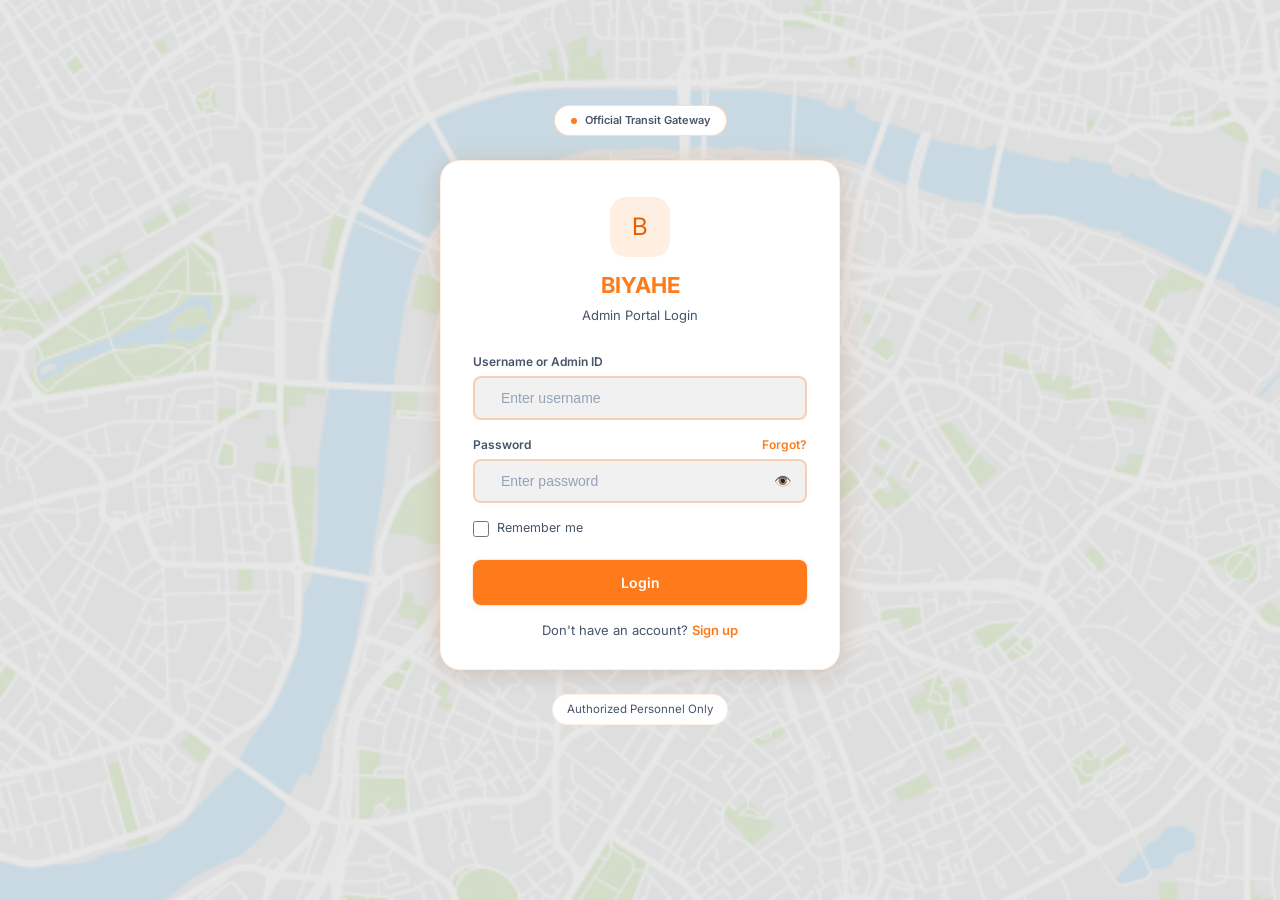
==== index.html @ bdf72162 "First Commit for Deployment" ====
<!DOCTYPE html>
<html lang="en">
<head>
  <meta charset="UTF-8" />
  <meta name="viewport" content="width=device-width, initial-scale=1.0" />
  <title>BIYAHE — Login</title>
  <link rel="preconnect" href="https://fonts.googleapis.com" />
  <link href="https://fonts.googleapis.com/css2?family=Sora:wght@600;700;800&family=Inter:wght@400;500;600;700&display=swap" rel="stylesheet" />
  <link rel="stylesheet" href="base.css"/>
  <link rel="stylesheet" href="auth.css"/>
</head>
<body>
<div class="center-shell">
  <div class="pill"><span class="dot"></span> Official Transit Gateway</div>

  <div class="login-card">
    <div class="login-head">
      <div class="login-mark"><p>B</p></div>
      <div class="login-title">BIYAHE</div>
      <p class="sub">Admin Portal Login</p>
    </div>

    <form class="login-form" id="loginForm" onsubmit="return handleLogin(event)">
      <div id="errorMsg" class="error-msg">⚠️ Invalid username or password. Please try again.</div>
      <div id="successMsg" class="success-msg"> Login successful! Redirecting...</div>

      <div class="field">
        <label for="username">Username or Admin ID</label>
        <div class="input-wrap">
          <span class="icon"></span>
          <input type="text" id="username" name="username" placeholder="Enter username" autocomplete="username" required />
        </div>
      </div>

      <div class="field">
        <label for="password">Password <a class="link" href="forgot-password.html">Forgot?</a></label>
        <div class="input-wrap">
          <span class="icon"></span>
          <input type="password" id="password" name="password" placeholder="Enter password" autocomplete="current-password" required />
          <button type="button" class="pw-toggle" onclick="togglePassword('password', this)">👁️</button>
        </div>
      </div>

      <div class="login-row-between">
        <label class="remember"><input type="checkbox" id="remember" />Remember me</label>
      </div>

      <button type="submit" class="btn-primary" id="loginBtn">
        <span>Login</span>
        <div class="loading-spinner"></div>
      </button>
    </form>

    <p class="form-foot">Don't have an account? <a href="signup.html">Sign up</a></p>
  </div>

  <div class="trust-strip">
    <span class="trust-line"> Authorized Personnel Only</span>
  </div>
</div>

<script src="api-config.js"></script>
<script>

(function() {
  const savedTheme = localStorage.getItem('biyahe-theme') || 'light';
  document.documentElement.setAttribute('data-theme', savedTheme);
})();

function togglePassword(fieldId, btn) {
  const input = document.getElementById(fieldId);
  const isHidden = input.type === 'password';
  input.type = isHidden ? 'text' : 'password';
  btn.textContent = isHidden ? '🙈' : '👁️';
}

function handleLogin(event) {
  event.preventDefault();

  const username = document.getElementById('username').value.trim();
  const password = document.getElementById('password').value;
  const errorMsg = document.getElementById('errorMsg');
  const successMsg = document.getElementById('successMsg');
  const form = document.getElementById('loginForm');
  const btn = document.getElementById('loginBtn');

  errorMsg.classList.remove('show');
  successMsg.classList.remove('show');

  form.classList.add('submitting');
  btn.disabled = true;

  fetch(`${API_BASE}/api/admin/login`, {
    method: 'POST',
    credentials: 'include', // sends/receives the PHP session cookie
    headers: { 'Content-Type': 'application/json' },
    body: JSON.stringify({ username, password })
  })
    .then(res => res.json())
    .then(result => {
      if (result.success) {
        successMsg.classList.add('show');

        if (document.getElementById('remember').checked) {
          localStorage.setItem('biyahe_user', username); // remembers username only, never the password
        } else {
          localStorage.removeItem('biyahe_user');
        }

        setTimeout(() => {
          window.location.href = 'dashboard.html';
        }, 1200);
      } else {
        errorMsg.textContent = '⚠️ ' + (result.message || 'Invalid username or password.');
        errorMsg.classList.add('show');
        form.classList.remove('submitting');
        btn.disabled = false;
      }
    })
    .catch(() => {
      errorMsg.textContent = '⚠️ Something went wrong. Please try again.';
      errorMsg.classList.add('show');
      form.classList.remove('submitting');
      btn.disabled = false;
    });

  return false;
}

document.addEventListener('DOMContentLoaded', function() {
  const remembered = localStorage.getItem('biyahe_user');
  if (remembered) {
    document.getElementById('username').value = remembered;
    document.getElementById('remember').checked = true;
  }
});
</script>

</body>
</html>
---- base.css ----
/* ============================================================
   BIYAHE — Shared Base Styles (Light / Dark Mode Support)
   Design tokens, resets, typography, buttons, animations, toast,
   and generic panel/tag-pill building blocks.
   Load this file FIRST on every page.
   ============================================================ */

/* ---------- DEFAULT (LIGHT THEME) ---------- */
:root {
  /* Main Canvas & Panel Surfaces */
  --bg-body: #f1f1f1;        /* Fallback off-white body canvas */
  --bg-body-overlay: rgba(221, 221, 221, 0.692); /* Light mode dark orange overlay */
  --bg-body-img: url('assets/light-bg.jpg'); /* SET LIGHT MODE IMAGE PATH HERE */

  --bg-panel: #ffffff;       /* Pure white card panel surface */
  --bg-card: #ffffff;
  --bg-soft: #fff7ed;        /* Soft orange-tinted hover container */
  --bg-hover: #ffedd5;       /* Hover highlight */

  /* Retained Biyahe Signature Warm Orange Accents */
  --brown-100: rgba(255, 122, 26, 0.12); /* Subtle orange border & pill fill */
  --brown-200: rgba(255, 122, 26, 0.28);
  --brown-300: #c4671f;
  --brown-400: #e8791f;
  --brown-500: #ff7a1a;      /* Primary Accent Orange */
  --brown-600: #e35f00;      /* Hover Accent Orange */
  --brown-700: #ff7a1a;

  /* Typography */
  --text-primary: #0f172a;   /* Slate 900 */
  --text-secondary: #475569; /* Slate 600 */
  --text-muted: #64748b;     /* Slate 500 */
  --text-light: #94a3b8;     /* Slate 400 */

  --white: #ffffff;

  /* Retained Original Shadow Definitions & Radii */
  --shadow-sm: 0 2px 10px rgba(0, 0, 0, 0.05), 0 0 0 1px rgba(255, 122, 26, 0.1);
  --shadow-md: 0 6px 22px rgba(0, 0, 0, 0.08), 0 0 26px rgba(255, 122, 26, 0.12);
  --radius-lg: 20px;
  --radius-md: 12px;
  --radius-sm: 8px;

  --font-display: "Sora", "Segoe UI", sans-serif;
  --font-body: "Inter", "Segoe UI", sans-serif;
}

/* ---------- ORIGINAL DARK THEME RESTORED ---------- */
[data-theme="dark"] {
  --bg-body: #1a1a1a;
  --bg-body-overlay: rgba(0, 0, 0, 0.849); /* Dark mode deep burnt-orange overlay */
  --bg-body-img: url('assets/light-bg.jpg'); /* SET DARK MODE IMAGE PATH HERE */

  --bg-panel: #151513;
  --bg-card: #17140f;
  --bg-soft: #1d1a15;
  --bg-hover: #262019;

  --brown-100: rgba(255, 122, 26, 0.14);
  --brown-200: rgba(255, 122, 26, 0.32);
  --brown-300: #c4671f;
  --brown-400: #e8791f;
  --brown-500: #ff7a1a;
  --brown-600: #e35f00;
  --brown-700: #ff9a4d;

  --text-primary: #f5ede4;
  --text-secondary: #c9b8a8;
  --text-muted: #8f7d6e;
  --text-light: #5c5148;

  --white: #ffffff;

  --shadow-sm: 0 2px 10px rgba(0, 0, 0, 0.45), 0 0 0 1px rgba(255, 122, 26, 0.04);
  --shadow-md: 0 6px 22px rgba(0, 0, 0, 0.6), 0 0 26px rgba(255, 122, 26, 0.08);
}

* {
  box-sizing: border-box;
  margin: 0;
  padding: 0;
}

html,
body {
  min-height: 100%;
  scroll-behavior: smooth;
}

body {
  font-family: var(--font-body);
  color: var(--text-primary);
  background-color: var(--bg-body);
  
  /* Dual-Theme Background Image with Dark Orange Overlay */
  background-image: linear-gradient(var(--bg-body-overlay), var(--bg-body-overlay)), var(--bg-body-img);
  background-repeat: no-repeat;
  background-position: center center;
  background-attachment: fixed;
  background-size: cover;

  line-height: 1.5;
  transition: background-color 0.3s ease, background-image 0.3s ease, color 0.3s ease;
}

h1, h2, h3, h4 {
  font-family: var(--font-display);
  font-weight: 600;
  color: var(--text-primary);
  letter-spacing: -0.01em;
  transition: color 0.3s ease;
}

a {
  color: inherit;
  text-decoration: none;
}

button {
  font-family: inherit;
  cursor: pointer;
  border: none;
  background: none;
}

/* ---------- Animations ---------- */
@keyframes fadeIn {
  from { opacity: 0; transform: translateY(10px); }
  to { opacity: 1; transform: translateY(0); }
}

@keyframes pulse {
  0%, 100% { opacity: 1; }
  50% { opacity: 0.5; }
}

.fade-in {
  animation: fadeIn 0.4s ease forwards;
}

.delay-1 { animation-delay: 0.1s; opacity: 0; }
.delay-2 { animation-delay: 0.2s; opacity: 0; }
.delay-3 { animation-delay: 0.3s; opacity: 0; }
.delay-4 { animation-delay: 0.4s; opacity: 0; }

/* ---------- Toast Notification ---------- */
.toast-container {
  position: fixed;
  bottom: 30px;
  right: 30px;
  z-index: 99999;
  display: flex;
  flex-direction: column;
  gap: 10px;
}

.toast-item {
  background: var(--bg-panel);
  color: var(--text-primary);
  padding: 14px 24px;
  border-radius: var(--radius-sm);
  border-left: 4px solid var(--brown-500);
  box-shadow: var(--shadow-md);
  font-weight: 500;
  font-size: 14px;
  animation: slideInRight 0.4s ease forwards;
  min-width: 250px;
  border: 1px solid var(--brown-200);
  transition: background 0.3s ease, color 0.3s ease;
}

@keyframes slideInRight {
  from { opacity: 0; transform: translateX(100px); }
  to { opacity: 1; transform: translateX(0); }
}

/* ---------- Wayfind Navigation (public pages) ---------- */
.wayfind {
  display: flex;
  gap: 24px;
  padding: 20px 32px 0;
}

.wayfind a {
  font-size: 13px;
  font-weight: 600;
  color: var(--text-muted);
  padding-bottom: 10px;
  border-bottom: 2px solid transparent;
  transition: color 0.2s, border-color 0.2s;
}

.wayfind a:hover {
  color: var(--text-secondary);
}

.wayfind a.is-active {
  color: var(--brown-600);
  border-bottom-color: var(--brown-500);
}

/* ---------- Generic Buttons ---------- */
.btn-primary {
  width: 100%;
  padding: 14px 20px;
  border-radius: var(--radius-sm);
  background: var(--brown-500);
  color: var(--white);
  font-weight: 600;
  font-size: 14px;
  transition: background 0.2s, transform 0.15s, box-shadow 0.2s;
  box-shadow: var(--shadow-sm);
  cursor: pointer;
}

.btn-primary:hover {
  background: var(--brown-600);
  transform: translateY(-2px);
  box-shadow: var(--shadow-md);
}

.btn-primary:active {
  transform: scale(0.97);
}

.btn-solid-sm {
  padding: 10px 20px;
  border-radius: var(--radius-sm);
  border: none;
  background: var(--brown-500);
  color: var(--white);
  font-size: 13px;
  font-weight: 600;
  white-space: nowrap;
  transition: background 0.2s, transform 0.15s, box-shadow 0.2s;
  cursor: pointer;
  box-shadow: var(--shadow-sm);
}

.btn-solid-sm:hover {
  background: var(--brown-600);
  transform: translateY(-2px);
  box-shadow: var(--shadow-md);
}

.btn-solid-sm:active {
  transform: scale(0.97);
}

/* ---------- Generic Panel & Tag Pill ---------- */
.panel {
  background: var(--bg-panel);
  border: 1px solid var(--brown-200);
  border-radius: var(--radius-lg);
  padding: 22px;
  box-shadow: var(--shadow-sm);
  transition: background 0.3s ease, border-color 0.3s ease, box-shadow 0.2s;
  display: flex;
  flex-direction: column;
  justify-content: space-between;
  height: 100%;
}

.panel:hover {
  box-shadow: var(--shadow-md);
}

.panel-head {
  display: flex;
  align-items: flex-start;
  justify-content: space-between;
  gap: 12px;
  margin-bottom: 16px;
  flex-wrap: wrap;
}

.panel-head h3 {
  font-size: 16px;
  font-weight: 600;
}

.panel-head .sub {
  font-size: 12px;
  color: var(--text-secondary);
  margin-top: 2px;
}

.tag-pill {
  font-size: 10px;
  font-weight: 600;
  padding: 4px 12px;
  border-radius: 999px;
  background: var(--brown-100);
  color: var(--brown-600);
  white-space: nowrap;
  transition: background 0.3s ease, color 0.3s ease;
}

/* ---------- Responsive ---------- */
@media (max-width: 600px) {
  .wayfind {
    padding: 14px 16px 0;
    gap: 16px;
  }
}

/* ---------- Global Motion Preference ---------- */
@media (prefers-reduced-motion: reduce) {
  * {
    animation-duration: 0.01ms !important;
    animation-iteration-count: 1 !important;
    transition-duration: 0.01ms !important;
  }
}
---- auth.css ----
html, body {
    height: 100%;
    overflow: hidden;
    margin: 0;
}

.center-shell {
    min-height: 100vh;
}

.input-wrap.has-toggle input {
    padding-right: 4px;
}

.pw-toggle {
    background: none;
    border: none;
    padding: 0 14px 0 6px;
    color: var(--text-muted);
    font-size: 14px;
    cursor: pointer;
    line-height: 1;
}

.pw-toggle:hover {
    color: var(--text-secondary);
}

.center-shell,
.recovery-shell {
  display: flex;
  flex-direction: column;
  align-items: center;
  justify-content: center;
  min-height: calc(100vh - 70px);
  padding: 32px 20px;
}

.pill {
  display: inline-flex;
  align-items: center;
  gap: 8px;
  padding: 6px 16px;
  border-radius: 999px;
  background: var(--bg-panel);
  border: 1px solid var(--brown-200);
  font-size: 11px;
  font-weight: 600;
  color: var(--text-secondary);
  margin-bottom: 24px;
}

.pill .dot {
  width: 6px;
  height: 6px;
  border-radius: 50%;
  background: var(--brown-500);
  animation: pulse 2s infinite;
}

.login-card,
.recovery-card,
.form-card {
  width: 100%;
  max-width: 400px;
  background: var(--bg-panel);
  border-radius: var(--radius-lg);
  padding: 36px 32px 28px;
  box-shadow: var(--shadow-md);
  border: 1px solid var(--brown-100);
}

.login-head {
  text-align: center;
  margin-bottom: 28px;
}

.login-mark {
  width: 60px;
  height: 60px;
  border-radius: 16px;
  background: var(--brown-100);
  display: grid;
  place-items: center;
  font-size: 24px;
  margin: 0 auto 12px;
}

.login-title {
  font-size: 22px;
  font-weight: 700;
  color: var(--brown-700);
}

.badge-ops {
  font-size: 10px;
  font-weight: 600;
  color: var(--brown-500);
  background: var(--brown-100);
  padding: 2px 8px;
  border-radius: 4px;
  margin-left: 6px;
}

.login-head .sub {
  font-size: 13px;
  color: var(--text-secondary);
  margin-top: 4px;
}

.field {
  margin-bottom: 16px;
}

.field label {
  display: flex;
  justify-content: space-between;
  font-size: 12px;
  font-weight: 600;
  color: var(--text-secondary);
  margin-bottom: 5px;
}

.field label .req,
.field label .link {
  color: var(--brown-500);
  font-weight: 600;
}

.field label .link:hover {
  text-decoration: underline;
}

.input-wrap {
  display: flex;
  align-items: center;
  background: var(--bg-body);
  border: 2px solid var(--brown-200);
  border-radius: var(--radius-sm);
  transition: border-color 0.2s, box-shadow 0.2s;
}

.input-wrap:focus-within {
  border-color: var(--brown-400);
  box-shadow: 0 0 0 4px rgba(139, 107, 79, 0.12);
}

.input-wrap .icon {
  padding: 0 10px 0 14px;
  color: var(--text-muted);
  font-size: 14px;
}

.input-wrap input {
  flex: 1;
  background: transparent;
  border: none;
  outline: none;
  color: var(--text-primary);
  font-size: 14px;
  padding: 12px 12px 12px 2px;
  min-width: 0;
}

.input-wrap input::placeholder {
  color: var(--text-light);
}

.login-row-between {
  display: flex;
  align-items: center;
  justify-content: space-between;
  margin: 16px 0 22px;
}

.remember {
  display: flex;
  align-items: center;
  gap: 8px;
  font-size: 12.5px;
  color: var(--text-secondary);
  cursor: pointer;
}

.remember input {
  accent-color: var(--brown-500);
  width: 16px;
  height: 16px;
  cursor: pointer;
}

.tfa {
  font-size: 12px;
  font-weight: 600;
  color: var(--brown-500);
}

.check-row {
  display: flex;
  align-items: flex-start;
  gap: 10px;
  margin: 16px 0 22px;
}

.check-row input[type="checkbox"] {
  margin-top: 2px;
  accent-color: var(--brown-500);
  width: 16px;
  height: 16px;
  cursor: pointer;
}

.check-row label {
  font-size: 12.5px;
  color: var(--text-secondary);
  cursor: pointer;
}

.check-row a {
  color: var(--brown-500);
  font-weight: 600;
}

.check-row a:hover {
  text-decoration: underline;
}

.divider-note {
  text-align: center;
  margin-top: 18px;
  padding-top: 16px;
  border-top: 1px solid var(--brown-100);
  font-size: 13px;
  color: var(--text-secondary);
}

.divider-note a {
  color: var(--brown-500);
  font-weight: 600;
}

.divider-note a:hover {
  text-decoration: underline;
}

.form-foot {
  text-align: center;
  margin-top: 16px;
  font-size: 13px;
  color: var(--text-secondary);
}

.form-foot a {
  color: var(--brown-500);
  font-weight: 600;
}

.form-foot a:hover {
  text-decoration: underline;
}

.trust-strip {
  margin-top: 24px;
  text-align: center;
}

.trust-line {
  display: inline-flex;
  align-items: center;
  gap: 6px;
  font-size: 11.5px;
  color: var(--text-secondary);
  background: var(--bg-panel);
  border: 1px solid var(--brown-100);
  padding: 6px 14px;
  border-radius: 999px;
}

.trust-sub {
  margin-top: 8px;
  font-size: 10.5px;
  color: var(--text-muted);
}

/* ---------- Split Layout (Signup) ---------- */
.split-shell {
  display: flex;
  gap: 0;
  padding: 20px 32px 40px;
  min-height: calc(100vh - 70px);
}

.split-media {
  flex: 1.1;
  border-radius: var(--radius-lg) 0 0 var(--radius-lg);
  overflow: hidden;
  background: var(--bg-soft);
  border: 1px solid var(--brown-100);
  border-right: none;
  position: relative;
}

.split-media svg {
  width: 100%;
  height: 100%;
  display: block;
}

.media-badge {
  position: absolute;
  top: 24px;
  left: 24px;
  background: rgba(255, 255, 255, 0.85);
  backdrop-filter: blur(4px);
  border: 1px solid var(--brown-100);
  border-radius: var(--radius-sm);
  padding: 12px 16px;
}

.media-badge .brand-name {
  font-size: 18px;
  margin: 0;
  color: var(--brown-700);
}

.media-badge .tagline {
  font-size: 11px;
  color: var(--text-secondary);
  margin: 0;
}

.media-quote {
  position: absolute;
  bottom: 24px;
  left: 24px;
  right: 24px;
  background: rgba(255, 255, 255, 0.85);
  backdrop-filter: blur(4px);
  border: 1px solid var(--brown-100);
  border-radius: var(--radius-sm);
  padding: 12px 16px;
  font-size: 13px;
  font-style: italic;
  color: var(--text-secondary);
}

.split-form {
  flex: 1;
  border: 1px solid var(--brown-100);
  border-radius: 0 var(--radius-lg) var(--radius-lg) 0;
  background: var(--bg-panel);
  display: flex;
  align-items: center;
  justify-content: center;
  padding: 40px;
}

.split-form .form-card {
  max-width: 380px;
  box-shadow: none;
  padding: 0;
  border: none;
}

/* ---------- Login Form States (spinner, error/success, shimmer) ----------
   NOTE: the shared stylesheet referenced @keyframes spin and @keyframes
   shake for these, but neither was ever defined — the spinner never spun
   and the error message never shook. Both are added below. */

.login-form .btn-primary {
  position: relative;
  overflow: hidden;
}

.login-form .btn-primary::after {
  content: '';
  position: absolute;
  inset: 0;
  background: linear-gradient(90deg, transparent, rgba(255,255,255,0.2), transparent);
  transform: translateX(-100%);
  transition: transform 0.6s;
}

.login-form .btn-primary:hover::after {
  transform: translateX(100%);
}

@keyframes spin {
  to { transform: rotate(360deg); }
}

.loading-spinner {
  display: none;
  width: 20px;
  height: 20px;
  border: 3px solid var(--brown-200);
  border-top-color: var(--brown-500);
  border-radius: 50%;
  animation: spin 0.8s linear infinite;
  margin: 0 auto;
}

.login-form.submitting .btn-primary span { display: none; }
.login-form.submitting .loading-spinner { display: block; }

@keyframes shake {
  10%, 90% { transform: translateX(-1px); }
  20%, 80% { transform: translateX(2px); }
  30%, 50%, 70% { transform: translateX(-4px); }
  40%, 60% { transform: translateX(4px); }
}

.login-form .error-msg {
  display: none;
  background: #fef0ed;
  color: #d32f2f;
  padding: 10px 14px;
  border-radius: var(--radius-sm);
  font-size: 13px;
  margin-bottom: 16px;
  border-left: 3px solid #d32f2f;
}

.login-form .error-msg.show { display: block; animation: shake 0.5s ease; }

.login-form .success-msg {
  display: none;
  background: #e8f5e9;
  color: #2e7d32;
  padding: 10px 14px;
  border-radius: var(--radius-sm);
  font-size: 13px;
  margin-bottom: 16px;
  border-left: 3px solid #2e7d32;
}

.login-form .success-msg.show { display: block; animation: fadeIn 0.4s ease; }

.demo-credentials {
  text-align: center;
  font-size: 12px;
  color: var(--text-muted);
  margin-top: 16px;
  padding: 12px;
  background: var(--bg-soft);
  border-radius: var(--radius-sm);
  border: 1px dashed var(--brown-200);
}

.demo-credentials strong { color: var(--brown-500); }

.login-mark {
  color: var(--brown-600);
}

/* ---------- Responsive ---------- */
@media (max-width: 860px) {
  .split-shell {
    flex-direction: column;
    padding: 16px;
  }

  .split-media,
  .split-form {
    border-radius: var(--radius-lg);
    border: 1px solid var(--brown-100);
  }

  .split-media {
    border-right: 1px solid var(--brown-100);
    min-height: 200px;
  }

  .split-form {
    border-radius: var(--radius-lg);
  }
}

@media (max-width: 600px) {
  .login-card,
  .form-card,
  .recovery-card {
    padding: 24px 18px;
  }
}
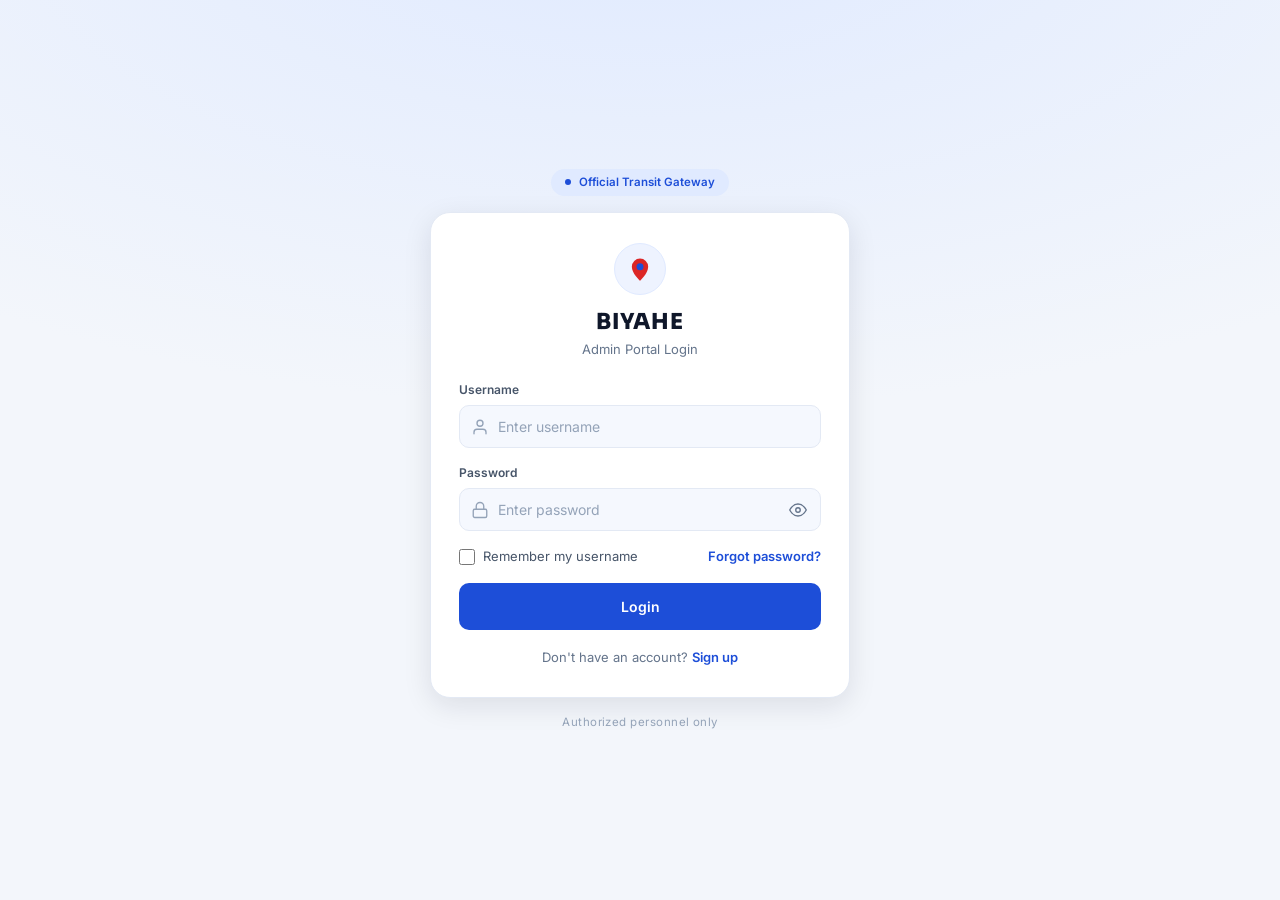
==== commit 54058d52: "Updated admin UI overhaul, added Ratings.html, Accounts.html, Forgot Password functionality now inte" ====
--- a/index.html
+++ b/index.html
@@ -3,138 +3,121 @@
 <head>
   <meta charset="UTF-8" />
   <meta name="viewport" content="width=device-width, initial-scale=1.0" />
-  <title>BIYAHE — Login</title>
+  <title>BIYAHE - Login</title>
   <link rel="preconnect" href="https://fonts.googleapis.com" />
   <link href="https://fonts.googleapis.com/css2?family=Sora:wght@600;700;800&family=Inter:wght@400;500;600;700&display=swap" rel="stylesheet" />
-  <link rel="stylesheet" href="base.css"/>
-  <link rel="stylesheet" href="auth.css"/>
+  <link rel="stylesheet" href="base.css" />
+  <link rel="stylesheet" href="auth.css" />
 </head>
 <body>
-<div class="center-shell">
-  <div class="pill"><span class="dot"></span> Official Transit Gateway</div>
-
-  <div class="login-card">
-    <div class="login-head">
-      <div class="login-mark"><p>B</p></div>
-      <div class="login-title">BIYAHE</div>
-      <p class="sub">Admin Portal Login</p>
+<div class="auth-shell"><div class="auth-wrap">
+  <div class="auth-pill"><span class="dot"></span>Official Transit Gateway</div>
+  <div class="auth-card">
+    <div class="auth-head">
+      <div class="auth-logo"><svg viewBox="0 0 24 24"><path d="M12 22s7-6.2 7-12a7 7 0 0 0-14 0c0 5.8 7 12 7 12z" fill="#dc2626"/><circle cx="12" cy="10" r="3" fill="#1d4ed8"/></svg></div>
+      <div class="auth-title">BIYAHE</div>
+      <p class="auth-sub">Admin Portal Login</p>
     </div>
 
-    <form class="login-form" id="loginForm" onsubmit="return handleLogin(event)">
-      <div id="errorMsg" class="error-msg">⚠️ Invalid username or password. Please try again.</div>
-      <div id="successMsg" class="success-msg"> Login successful! Redirecting...</div>
+    <form class="auth-form" id="loginForm" novalidate>
+      <div id="errorMsg" class="msg error"></div>
+      <div id="successMsg" class="msg success">Login successful. Redirecting...</div>
 
       <div class="field">
-        <label for="username">Username or Admin ID</label>
-        <div class="input-wrap">
-          <span class="icon"></span>
-          <input type="text" id="username" name="username" placeholder="Enter username" autocomplete="username" required />
-        </div>
+        <label for="username">Username</label>
+        <div class="input-wrap"><svg class="icon" viewBox="0 0 24 24" aria-hidden="true"><path d="M20 21v-2a4 4 0 0 0-4-4H8a4 4 0 0 0-4 4v2"/><circle cx="12" cy="7" r="4"/></svg><input class="input" type="text" id="username" placeholder="Enter username" autocomplete="username" required /></div>
       </div>
+      <div class="field">
+        <label for="password">Password</label>
+        <div class="input-wrap has-toggle"><svg class="icon" viewBox="0 0 24 24" aria-hidden="true"><rect x="3" y="11" width="18" height="11" rx="2"/><path d="M7 11V7a5 5 0 0 1 10 0v4"/></svg><input class="input" type="password" id="password" placeholder="Enter password" autocomplete="current-password" required /><button type="button" class="pw-toggle" data-toggle="password" aria-label="Show or hide password"><svg class="icon" viewBox="0 0 24 24" aria-hidden="true"><path d="M1 12s4-8 11-8 11 8 11 8-4 8-11 8-11-8-11-8z"/><circle cx="12" cy="12" r="3"/></svg></button></div>
+      </div>
+      <div class="row-between"><label class="check"><input type="checkbox" id="remember" />Remember my username</label><a href="forgot-password.html" class="link-sm">Forgot password?</a></div>
 
-      <div class="field">
-        <label for="password">Password <a class="link" href="forgot-password.html">Forgot?</a></label>
-        <div class="input-wrap">
-          <span class="icon"></span>
-          <input type="password" id="password" name="password" placeholder="Enter password" autocomplete="current-password" required />
-          <button type="button" class="pw-toggle" onclick="togglePassword('password', this)">👁️</button>
-        </div>
-      </div>
-
-      <div class="login-row-between">
-        <label class="remember"><input type="checkbox" id="remember" />Remember me</label>
-      </div>
-
-      <button type="submit" class="btn-primary" id="loginBtn">
-        <span>Login</span>
-        <div class="loading-spinner"></div>
-      </button>
+      <button type="submit" class="btn btn-primary" id="loginBtn"><span class="label">Login</span><div class="spinner"></div></button>
     </form>
 
-    <p class="form-foot">Don't have an account? <a href="signup.html">Sign up</a></p>
+    <div class="status-panel" id="statusPanel">
+      <div class="sp-icon" id="spIcon"></div>
+      <h3 id="spTitle"></h3>
+      <p id="spText"></p>
+      <span class="chip" id="spBadge"></span><br/>
+      <button class="btn btn-primary" id="spBack" type="button">Back to Login</button>
+    </div>
+
+    <p class="auth-foot" id="loginFoot">Don't have an account? <a href="signup.html">Sign up</a></p>
   </div>
-
-  <div class="trust-strip">
-    <span class="trust-line"> Authorized Personnel Only</span>
-  </div>
-</div>
+  <p class="trust">Authorized personnel only</p>
+</div></div>
 
 <script src="api-config.js"></script>
 <script>
+(function () { try { document.documentElement.setAttribute('data-theme', localStorage.getItem('biyahe-theme') || 'light'); } catch (e) {} })();
+const EYE = '<path d="M1 12s4-8 11-8 11 8 11 8-4 8-11 8-11-8-11-8z"/><circle cx="12" cy="12" r="3"/>', EYEOFF = '<path d="M17.94 17.94A10.07 10.07 0 0 1 12 20c-7 0-11-8-11-8a18.45 18.45 0 0 1 5.06-5.94"/><path d="M9.9 4.24A9.12 9.12 0 0 1 12 4c7 0 11 8 11 8a18.5 18.5 0 0 1-2.16 3.19"/><line x1="1" y1="1" x2="23" y2="23"/>';
+document.querySelectorAll('[data-toggle]').forEach(btn => btn.addEventListener('click', () => {
+  const input = document.getElementById(btn.dataset.toggle);
+  const hidden = input.type === 'password';
+  input.type = hidden ? 'text' : 'password';
+  btn.querySelector('svg').innerHTML = hidden ? EYEOFF : EYE;
+}));
+const STATUS_ICONS = { waiting: '<circle cx="12" cy="12" r="10"/><polyline points="12 6 12 12 16 14"/>', blocked: '<circle cx="12" cy="12" r="10"/><line x1="4.93" y1="4.93" x2="19.07" y2="19.07"/>' };
+function setIcon(el, kind) { el.innerHTML = '<svg viewBox="0 0 24 24" fill="none" stroke="currentColor" stroke-width="1.8" stroke-linecap="round" stroke-linejoin="round">' + STATUS_ICONS[kind] + '</svg>'; }
 
-(function() {
-  const savedTheme = localStorage.getItem('biyahe-theme') || 'light';
-  document.documentElement.setAttribute('data-theme', savedTheme);
-})();
+function showStatusPanel(blocked) {
+  const p = document.getElementById('statusPanel');
+  p.className = 'status-panel show ' + (blocked ? 'blocked' : 'waiting');
+  setIcon(document.getElementById('spIcon'), blocked ? 'blocked' : 'waiting');
+  document.getElementById('spTitle').textContent = blocked ? 'Account blocked' : 'Waiting for approval';
+  document.getElementById('spText').textContent = blocked
+    ? 'A superadmin has blocked this account. Contact a superadmin if you think this is a mistake.'
+    : 'Your account has been created, but a superadmin has not approved it yet. You can log in once it is approved.';
+  const b = document.getElementById('spBadge');
+  b.className = 'chip ' + (blocked ? 'chip-danger' : 'chip-warn');
+  b.textContent = 'Status: ' + (blocked ? 'Blocked' : 'Waiting Approval');
+  document.getElementById('loginForm').style.display = 'none';
+  document.getElementById('loginFoot').style.display = 'none';
+}
+document.getElementById('spBack').addEventListener('click', () => {
+  document.getElementById('statusPanel').className = 'status-panel';
+  document.getElementById('loginForm').style.display = '';
+  document.getElementById('loginFoot').style.display = '';
+});
 
-function togglePassword(fieldId, btn) {
-  const input = document.getElementById(fieldId);
-  const isHidden = input.type === 'password';
-  input.type = isHidden ? 'text' : 'password';
-  btn.textContent = isHidden ? '🙈' : '👁️';
-}
-
-function handleLogin(event) {
+document.getElementById('loginForm').addEventListener('submit', async event => {
   event.preventDefault();
-
   const username = document.getElementById('username').value.trim();
   const password = document.getElementById('password').value;
-  const errorMsg = document.getElementById('errorMsg');
-  const successMsg = document.getElementById('successMsg');
-  const form = document.getElementById('loginForm');
-  const btn = document.getElementById('loginBtn');
+  const err = document.getElementById('errorMsg'), ok = document.getElementById('successMsg');
+  const form = document.getElementById('loginForm'), btn = document.getElementById('loginBtn');
+  err.classList.remove('show'); ok.classList.remove('show');
+  if (!username || !password) { err.textContent = 'Enter your username and password.'; err.classList.add('show'); return; }
 
-  errorMsg.classList.remove('show');
-  successMsg.classList.remove('show');
+  form.classList.add('submitting'); btn.disabled = true;
+  try {
+    const res = await fetch(`${API_BASE}/api/admin/login`, {
+      method: 'POST', credentials: 'include', headers: { 'Content-Type': 'application/json' }, body: JSON.stringify({ username, password })
+    });
+    let result = {};
+    try { result = await res.json(); } catch (e) {}
 
-  form.classList.add('submitting');
-  btn.disabled = true;
-
-  fetch(`${API_BASE}/api/admin/login`, {
-    method: 'POST',
-    credentials: 'include', // sends/receives the PHP session cookie
-    headers: { 'Content-Type': 'application/json' },
-    body: JSON.stringify({ username, password })
-  })
-    .then(res => res.json())
-    .then(result => {
-      if (result.success) {
-        successMsg.classList.add('show');
-
-        if (document.getElementById('remember').checked) {
-          localStorage.setItem('biyahe_user', username); // remembers username only, never the password
-        } else {
-          localStorage.removeItem('biyahe_user');
-        }
-
-        setTimeout(() => {
-          window.location.href = 'dashboard.html';
-        }, 1200);
-      } else {
-        errorMsg.textContent = '⚠️ ' + (result.message || 'Invalid username or password.');
-        errorMsg.classList.add('show');
-        form.classList.remove('submitting');
-        btn.disabled = false;
-      }
-    })
-    .catch(() => {
-      errorMsg.textContent = '⚠️ Something went wrong. Please try again.';
-      errorMsg.classList.add('show');
-      form.classList.remove('submitting');
-      btn.disabled = false;
-    });
-
-  return false;
-}
-
-document.addEventListener('DOMContentLoaded', function() {
-  const remembered = localStorage.getItem('biyahe_user');
-  if (remembered) {
-    document.getElementById('username').value = remembered;
-    document.getElementById('remember').checked = true;
+    if (res.status === 403) { showStatusPanel(/blocked/i.test(result.message || '')); return; }
+    if (result.success) {
+      try { sessionStorage.setItem('biyahe_admin_role', (result.admin && result.admin.role) || 'admin'); } catch (e) {}
+      if (document.getElementById('remember').checked) localStorage.setItem('biyahe_user', username);
+      else localStorage.removeItem('biyahe_user');
+      ok.classList.add('show');
+      setTimeout(() => { window.location.href = 'dashboard.html'; }, 700);
+      return;
+    }
+    err.textContent = result.message || 'Invalid username or password.'; err.classList.add('show');
+  } catch (e) {
+    err.textContent = 'Could not reach the server. Please try again.'; err.classList.add('show');
+  } finally {
+    form.classList.remove('submitting'); btn.disabled = false;
   }
 });
+
+const remembered = localStorage.getItem('biyahe_user');
+if (remembered) { document.getElementById('username').value = remembered; document.getElementById('remember').checked = true; }
 </script>
-
 </body>
 </html>
--- a/base.css
+++ b/base.css
@@ -1,43 +1,45 @@
 /* ============================================================
-   BIYAHE — Shared Base Styles (Light / Dark Mode Support)
-   Design tokens, resets, typography, buttons, animations, toast,
-   and generic panel/tag-pill building blocks.
-   Load this file FIRST on every page.
+   BIYAHE Admin - Base design system (Civic Transit Portal)
+   Tokens, reset, typography, buttons, forms, chips, tables, toast.
+   Load FIRST on every page.
    ============================================================ */
-
-/* ---------- DEFAULT (LIGHT THEME) ---------- */
 :root {
-  /* Main Canvas & Panel Surfaces */
-  --bg-body: #f1f1f1;        /* Fallback off-white body canvas */
-  --bg-body-overlay: rgba(221, 221, 221, 0.692); /* Light mode dark orange overlay */
-  --bg-body-img: url('assets/light-bg.jpg'); /* SET LIGHT MODE IMAGE PATH HERE */
-
-  --bg-panel: #ffffff;       /* Pure white card panel surface */
-  --bg-card: #ffffff;
-  --bg-soft: #fff7ed;        /* Soft orange-tinted hover container */
-  --bg-hover: #ffedd5;       /* Hover highlight */
-
-  /* Retained Biyahe Signature Warm Orange Accents */
-  --brown-100: rgba(255, 122, 26, 0.12); /* Subtle orange border & pill fill */
-  --brown-200: rgba(255, 122, 26, 0.28);
-  --brown-300: #c4671f;
-  --brown-400: #e8791f;
-  --brown-500: #ff7a1a;      /* Primary Accent Orange */
-  --brown-600: #e35f00;      /* Hover Accent Orange */
-  --brown-700: #ff7a1a;
-
-  /* Typography */
-  --text-primary: #0f172a;   /* Slate 900 */
-  --text-secondary: #475569; /* Slate 600 */
-  --text-muted: #64748b;     /* Slate 500 */
-  --text-light: #94a3b8;     /* Slate 400 */
-
-  --white: #ffffff;
-
-  /* Retained Original Shadow Definitions & Radii */
-  --shadow-sm: 0 2px 10px rgba(0, 0, 0, 0.05), 0 0 0 1px rgba(255, 122, 26, 0.1);
-  --shadow-md: 0 6px 22px rgba(0, 0, 0, 0.08), 0 0 26px rgba(255, 122, 26, 0.12);
-  --radius-lg: 20px;
+  --bg-body: #f3f6fb;
+  --bg-panel: #ffffff;
+  --bg-soft: #f1f5fd;
+  --bg-hover: #e8efff;
+  --bg-input: #f5f8fe;
+
+  --primary: #1d4ed8;
+  --primary-600: #1e40af;
+  --primary-500: #2563eb;
+  --primary-300: #7fa7ff;
+  --primary-100: #e0eaff;
+  --primary-50: #eef3ff;
+
+  --navy: #0a1f4d;
+  --sidebar-bg: linear-gradient(180deg, #1c4fd6 0%, #103a9e 38%, #0a2159 100%);
+  --nav-active: #5f9bff;
+
+  --accent: #c2410c;          /* role label / avatar warm accent */
+  --accent-bg: #9a3412;
+
+  --text-primary: #0f172a;
+  --text-secondary: #475569;
+  --text-muted: #64748b;
+  --text-light: #94a3b8;
+
+  --border: #e3e9f4;
+  --border-strong: #cfd9ec;
+
+  --success: #15803d;  --success-bg: #dcfce7;
+  --warn: #b45309;     --warn-bg: #fef3c7;
+  --danger: #b91c1c;   --danger-bg: #fee2e2;
+  --danger-row: #fff5f5;
+
+  --shadow-sm: 0 1px 2px rgba(15, 23, 42, 0.04), 0 4px 14px rgba(15, 23, 42, 0.05);
+  --shadow-md: 0 8px 28px rgba(15, 23, 42, 0.10);
+  --radius-lg: 16px;
   --radius-md: 12px;
   --radius-sm: 8px;
 
@@ -45,270 +47,221 @@
   --font-body: "Inter", "Segoe UI", sans-serif;
 }
 
-/* ---------- ORIGINAL DARK THEME RESTORED ---------- */
 [data-theme="dark"] {
-  --bg-body: #1a1a1a;
-  --bg-body-overlay: rgba(0, 0, 0, 0.849); /* Dark mode deep burnt-orange overlay */
-  --bg-body-img: url('assets/light-bg.jpg'); /* SET DARK MODE IMAGE PATH HERE */
-
-  --bg-panel: #151513;
-  --bg-card: #17140f;
-  --bg-soft: #1d1a15;
-  --bg-hover: #262019;
-
-  --brown-100: rgba(255, 122, 26, 0.14);
-  --brown-200: rgba(255, 122, 26, 0.32);
-  --brown-300: #c4671f;
-  --brown-400: #e8791f;
-  --brown-500: #ff7a1a;
-  --brown-600: #e35f00;
-  --brown-700: #ff9a4d;
-
-  --text-primary: #f5ede4;
-  --text-secondary: #c9b8a8;
-  --text-muted: #8f7d6e;
-  --text-light: #5c5148;
-
-  --white: #ffffff;
-
-  --shadow-sm: 0 2px 10px rgba(0, 0, 0, 0.45), 0 0 0 1px rgba(255, 122, 26, 0.04);
-  --shadow-md: 0 6px 22px rgba(0, 0, 0, 0.6), 0 0 26px rgba(255, 122, 26, 0.08);
-}
-
-* {
-  box-sizing: border-box;
-  margin: 0;
-  padding: 0;
-}
-
-html,
-body {
-  min-height: 100%;
-  scroll-behavior: smooth;
-}
-
+  --bg-body: #0b1220;
+  --bg-panel: #111a2e;
+  --bg-soft: #16223b;
+  --bg-hover: #1b2a49;
+  --bg-input: #16223b;
+
+  --primary: #5b8dff;
+  --primary-600: #7ba3ff;
+  --primary-500: #4f83ff;
+  --primary-300: #3b63c9;
+  --primary-100: #1c2e5c;
+  --primary-50: #15264d;
+
+  --sidebar-bg: linear-gradient(180deg, #0f2a6b 0%, #0a1f4d 40%, #071636 100%);
+
+  --text-primary: #e6edf7;
+  --text-secondary: #b6c2d6;
+  --text-muted: #8a98b0;
+  --text-light: #5f6f8a;
+
+  --border: #22304d;
+  --border-strong: #2d3f63;
+
+  --success: #4ade80;  --success-bg: #12301f;
+  --warn: #fbbf24;     --warn-bg: #3a2c0b;
+  --danger: #f87171;   --danger-bg: #3b1616;
+  --danger-row: #241519;
+
+  --shadow-sm: 0 1px 2px rgba(0, 0, 0, 0.4);
+  --shadow-md: 0 8px 28px rgba(0, 0, 0, 0.5);
+}
+
+* { box-sizing: border-box; margin: 0; padding: 0; }
+html, body { min-height: 100%; }
 body {
   font-family: var(--font-body);
+  background: var(--bg-body);
   color: var(--text-primary);
-  background-color: var(--bg-body);
-  
-  /* Dual-Theme Background Image with Dark Orange Overlay */
-  background-image: linear-gradient(var(--bg-body-overlay), var(--bg-body-overlay)), var(--bg-body-img);
-  background-repeat: no-repeat;
-  background-position: center center;
-  background-attachment: fixed;
-  background-size: cover;
-
   line-height: 1.5;
-  transition: background-color 0.3s ease, background-image 0.3s ease, color 0.3s ease;
-}
-
-h1, h2, h3, h4 {
-  font-family: var(--font-display);
-  font-weight: 600;
-  color: var(--text-primary);
-  letter-spacing: -0.01em;
-  transition: color 0.3s ease;
-}
-
-a {
-  color: inherit;
-  text-decoration: none;
-}
-
-button {
-  font-family: inherit;
-  cursor: pointer;
-  border: none;
-  background: none;
-}
-
-/* ---------- Animations ---------- */
-@keyframes fadeIn {
-  from { opacity: 0; transform: translateY(10px); }
-  to { opacity: 1; transform: translateY(0); }
-}
-
-@keyframes pulse {
-  0%, 100% { opacity: 1; }
-  50% { opacity: 0.5; }
-}
-
-.fade-in {
-  animation: fadeIn 0.4s ease forwards;
-}
-
-.delay-1 { animation-delay: 0.1s; opacity: 0; }
-.delay-2 { animation-delay: 0.2s; opacity: 0; }
-.delay-3 { animation-delay: 0.3s; opacity: 0; }
-.delay-4 { animation-delay: 0.4s; opacity: 0; }
-
-/* ---------- Toast Notification ---------- */
-.toast-container {
-  position: fixed;
-  bottom: 30px;
-  right: 30px;
-  z-index: 99999;
-  display: flex;
-  flex-direction: column;
-  gap: 10px;
-}
-
+  -webkit-font-smoothing: antialiased;
+  transition: background 0.2s ease, color 0.2s ease;
+}
+h1, h2, h3, h4 { font-family: var(--font-display); font-weight: 600; letter-spacing: -0.01em; color: var(--text-primary); }
+a { color: inherit; text-decoration: none; }
+button { font: inherit; cursor: pointer; border: 0; background: none; color: inherit; }
+input, select, textarea { font: inherit; color: inherit; }
+
+svg.icon {
+  width: 18px; height: 18px; flex-shrink: 0;
+  stroke: currentColor; fill: none; stroke-width: 1.8;
+  stroke-linecap: round; stroke-linejoin: round;
+}
+svg.icon.sm { width: 15px; height: 15px; }
+svg.icon.lg { width: 22px; height: 22px; }
+
+/* ---------- Buttons ---------- */
+.btn {
+  display: inline-flex; align-items: center; justify-content: center; gap: 8px;
+  padding: 9px 16px; border-radius: 10px; font-size: 13px; font-weight: 600;
+  border: 1px solid transparent; white-space: nowrap;
+  transition: background 0.15s, border-color 0.15s, color 0.15s, box-shadow 0.15s;
+}
+.btn:disabled { opacity: 0.55; cursor: not-allowed; }
+.btn-primary { background: var(--primary); color: #fff; }
+.btn-primary:hover:not(:disabled) { background: var(--primary-600); box-shadow: var(--shadow-sm); }
+[data-theme="dark"] .btn-primary { color: #0b1220; }
+.btn-dark { background: #0f172a; color: #fff; }
+.btn-dark:hover:not(:disabled) { background: #1e293b; }
+[data-theme="dark"] .btn-dark { background: #e6edf7; color: #0b1220; }
+.btn-outline { background: var(--bg-panel); border-color: var(--border-strong); color: var(--text-primary); }
+.btn-outline:hover:not(:disabled) { background: var(--bg-soft); border-color: var(--primary-300); }
+.btn-danger { background: var(--danger-bg); color: var(--danger); }
+.btn-danger:hover:not(:disabled) { filter: brightness(0.96); }
+.btn-success { background: var(--success-bg); color: var(--success); }
+.btn-success:hover:not(:disabled) { filter: brightness(0.96); }
+.btn-sm { padding: 6px 12px; font-size: 12px; border-radius: 8px; }
+.btn-block { width: 100%; }
+
+.icon-btn {
+  width: 34px; height: 34px; border-radius: 9px; display: inline-grid; place-items: center;
+  border: 1px solid var(--border); background: var(--bg-panel); color: var(--text-secondary);
+  transition: background 0.15s, color 0.15s, border-color 0.15s; position: relative;
+}
+.icon-btn:hover { background: var(--bg-soft); color: var(--primary); border-color: var(--primary-300); }
+.icon-btn.danger:hover { background: var(--danger-bg); color: var(--danger); border-color: var(--danger); }
+
+/* ---------- Chips / badges ---------- */
+.chip {
+  display: inline-flex; align-items: center; gap: 6px;
+  padding: 3px 10px; border-radius: 999px; font-size: 11.5px; font-weight: 600;
+  background: var(--primary-100); color: var(--primary); white-space: nowrap;
+}
+.chip .dot { width: 6px; height: 6px; border-radius: 50%; background: currentColor; }
+.chip-success { background: var(--success-bg); color: var(--success); }
+.chip-warn { background: var(--warn-bg); color: var(--warn); }
+.chip-danger { background: var(--danger-bg); color: var(--danger); }
+.chip-muted { background: var(--bg-soft); color: var(--text-muted); border: 1px solid var(--border); }
+.chip-solid-danger { background: #b91c1c; color: #fff; }
+
+/* ---------- Segmented control ---------- */
+.seg { display: inline-flex; gap: 4px; padding: 4px; background: var(--bg-soft); border-radius: 10px; flex-wrap: wrap; }
+.seg button {
+  padding: 6px 12px; border-radius: 8px; font-size: 12.5px; font-weight: 600; color: var(--text-secondary);
+}
+.seg button:hover { color: var(--text-primary); }
+.seg button.is-active { background: var(--bg-panel); color: var(--primary); box-shadow: var(--shadow-sm); }
+
+/* ---------- Forms ---------- */
+.field { display: flex; flex-direction: column; gap: 6px; }
+.field > label { font-size: 12px; font-weight: 600; color: var(--text-secondary); }
+.input, .select, .textarea {
+  width: 100%; padding: 10px 12px; border-radius: 10px; font-size: 14px;
+  background: var(--bg-input); border: 1px solid var(--border); outline: none;
+  transition: border-color 0.15s, box-shadow 0.15s;
+}
+.input::placeholder, .textarea::placeholder { color: var(--text-light); }
+.input:focus, .select:focus, .textarea:focus { border-color: var(--primary-500); box-shadow: 0 0 0 3px rgba(37, 99, 235, 0.15); }
+.input[readonly] { color: var(--text-secondary); cursor: default; }
+.select {
+  -webkit-appearance: none; appearance: none; padding-right: 34px; cursor: pointer;
+  background-image: url("data:image/svg+xml,%3Csvg xmlns='http://www.w3.org/2000/svg' width='14' height='14' viewBox='0 0 24 24' fill='none' stroke='%2364748b' stroke-width='2.5' stroke-linecap='round' stroke-linejoin='round'%3E%3Cpolyline points='6 9 12 15 18 9'%3E%3C/polyline%3E%3C/svg%3E");
+  background-repeat: no-repeat; background-position: right 12px center;
+}
+.select option { background: var(--bg-panel); color: var(--text-primary); }
+.textarea { resize: vertical; min-height: 84px; }
+
+.search-box {
+  display: flex; align-items: center; gap: 8px; padding: 0 12px; height: 38px;
+  background: var(--bg-input); border: 1px solid var(--border); border-radius: 10px; min-width: 220px; flex: 1; max-width: 360px;
+  color: var(--text-muted);
+}
+.search-box:focus-within { border-color: var(--primary-500); box-shadow: 0 0 0 3px rgba(37, 99, 235, 0.15); }
+.search-box input { flex: 1; border: 0; background: none; outline: none; font-size: 13px; color: var(--text-primary); min-width: 0; }
+
+/* ---------- Panels ---------- */
+.panel {
+  background: var(--bg-panel); border: 1px solid var(--border);
+  border-radius: var(--radius-lg); padding: 20px; box-shadow: var(--shadow-sm);
+}
+.panel-head { display: flex; align-items: flex-start; justify-content: space-between; gap: 12px; margin-bottom: 14px; flex-wrap: wrap; }
+.panel-head h3 { font-size: 15px; }
+.panel-head .sub { font-size: 12.5px; color: var(--text-muted); margin-top: 2px; }
+
+/* ---------- Tables ---------- */
+.table-wrap { overflow-x: auto; }
+.data-table { width: 100%; border-collapse: collapse; font-size: 13.5px; }
+.data-table th {
+  text-align: left; font-size: 11px; font-weight: 600; letter-spacing: 0.08em; text-transform: uppercase;
+  color: var(--text-muted); padding: 12px 16px; background: var(--bg-soft); border-bottom: 1px solid var(--border);
+  white-space: nowrap;
+}
+.data-table td { padding: 14px 16px; border-bottom: 1px solid var(--border); vertical-align: middle; }
+.data-table tr:last-child td { border-bottom: 0; }
+.data-table tbody tr:hover { background: var(--bg-soft); }
+.data-table .empty { text-align: center; color: var(--text-muted); padding: 28px 16px; }
+.code-badge {
+  display: inline-block; padding: 3px 10px; border-radius: 6px; font-weight: 700; font-size: 12px;
+  background: var(--primary-100); color: var(--primary); letter-spacing: 0.02em;
+}
+
+/* ---------- Toast ---------- */
+.toast-container { position: fixed; bottom: 24px; right: 24px; z-index: 99999; display: flex; flex-direction: column; gap: 10px; }
 .toast-item {
-  background: var(--bg-panel);
-  color: var(--text-primary);
-  padding: 14px 24px;
-  border-radius: var(--radius-sm);
-  border-left: 4px solid var(--brown-500);
-  box-shadow: var(--shadow-md);
-  font-weight: 500;
-  font-size: 14px;
-  animation: slideInRight 0.4s ease forwards;
-  min-width: 250px;
-  border: 1px solid var(--brown-200);
-  transition: background 0.3s ease, color 0.3s ease;
-}
-
-@keyframes slideInRight {
-  from { opacity: 0; transform: translateX(100px); }
-  to { opacity: 1; transform: translateX(0); }
-}
-
-/* ---------- Wayfind Navigation (public pages) ---------- */
-.wayfind {
-  display: flex;
-  gap: 24px;
-  padding: 20px 32px 0;
-}
-
-.wayfind a {
-  font-size: 13px;
-  font-weight: 600;
-  color: var(--text-muted);
-  padding-bottom: 10px;
-  border-bottom: 2px solid transparent;
-  transition: color 0.2s, border-color 0.2s;
-}
-
-.wayfind a:hover {
-  color: var(--text-secondary);
-}
-
-.wayfind a.is-active {
-  color: var(--brown-600);
-  border-bottom-color: var(--brown-500);
-}
-
-/* ---------- Generic Buttons ---------- */
-.btn-primary {
-  width: 100%;
-  padding: 14px 20px;
-  border-radius: var(--radius-sm);
-  background: var(--brown-500);
-  color: var(--white);
-  font-weight: 600;
-  font-size: 14px;
-  transition: background 0.2s, transform 0.15s, box-shadow 0.2s;
-  box-shadow: var(--shadow-sm);
-  cursor: pointer;
-}
-
-.btn-primary:hover {
-  background: var(--brown-600);
-  transform: translateY(-2px);
-  box-shadow: var(--shadow-md);
-}
-
-.btn-primary:active {
-  transform: scale(0.97);
-}
-
-.btn-solid-sm {
-  padding: 10px 20px;
-  border-radius: var(--radius-sm);
-  border: none;
-  background: var(--brown-500);
-  color: var(--white);
-  font-size: 13px;
-  font-weight: 600;
-  white-space: nowrap;
-  transition: background 0.2s, transform 0.15s, box-shadow 0.2s;
-  cursor: pointer;
-  box-shadow: var(--shadow-sm);
-}
-
-.btn-solid-sm:hover {
-  background: var(--brown-600);
-  transform: translateY(-2px);
-  box-shadow: var(--shadow-md);
-}
-
-.btn-solid-sm:active {
-  transform: scale(0.97);
-}
-
-/* ---------- Generic Panel & Tag Pill ---------- */
-.panel {
-  background: var(--bg-panel);
-  border: 1px solid var(--brown-200);
-  border-radius: var(--radius-lg);
-  padding: 22px;
-  box-shadow: var(--shadow-sm);
-  transition: background 0.3s ease, border-color 0.3s ease, box-shadow 0.2s;
-  display: flex;
-  flex-direction: column;
-  justify-content: space-between;
-  height: 100%;
-}
-
-.panel:hover {
-  box-shadow: var(--shadow-md);
-}
-
-.panel-head {
-  display: flex;
-  align-items: flex-start;
-  justify-content: space-between;
-  gap: 12px;
-  margin-bottom: 16px;
-  flex-wrap: wrap;
-}
-
-.panel-head h3 {
-  font-size: 16px;
-  font-weight: 600;
-}
-
-.panel-head .sub {
-  font-size: 12px;
-  color: var(--text-secondary);
-  margin-top: 2px;
-}
-
-.tag-pill {
-  font-size: 10px;
-  font-weight: 600;
-  padding: 4px 12px;
-  border-radius: 999px;
-  background: var(--brown-100);
-  color: var(--brown-600);
-  white-space: nowrap;
-  transition: background 0.3s ease, color 0.3s ease;
-}
-
-/* ---------- Responsive ---------- */
-@media (max-width: 600px) {
-  .wayfind {
-    padding: 14px 16px 0;
-    gap: 16px;
-  }
-}
-
-/* ---------- Global Motion Preference ---------- */
+  background: var(--bg-panel); color: var(--text-primary); padding: 12px 18px; min-width: 240px; max-width: 380px;
+  border-radius: 10px; border: 1px solid var(--border); border-left: 4px solid var(--primary-500);
+  box-shadow: var(--shadow-md); font-size: 13.5px; font-weight: 500;
+  animation: toastIn 0.3s ease forwards; transition: opacity 0.3s, transform 0.3s;
+}
+.toast-item.error { border-left-color: #dc2626; }
+.toast-item.success { border-left-color: #16a34a; }
+@keyframes toastIn { from { opacity: 0; transform: translateX(40px); } to { opacity: 1; transform: translateX(0); } }
+
+@keyframes spin { to { transform: rotate(360deg); } }
+.spinner {
+  width: 18px; height: 18px; border-radius: 50%; border: 2.5px solid rgba(255, 255, 255, 0.4);
+  border-top-color: #fff; animation: spin 0.8s linear infinite; display: none;
+}
+
+/* ---- Loading states: top progress bar + skeleton shimmer ---- */
+.load-bar { position: fixed; top: 0; left: 0; right: 0; height: 3px; z-index: 9999; overflow: hidden; opacity: 0; pointer-events: none; transition: opacity 0.25s; }
+.load-bar.on { opacity: 1; }
+.load-bar::before { content: ''; position: absolute; top: 0; bottom: 0; width: 40%; border-radius: 3px; background: linear-gradient(90deg, transparent, var(--primary-500, #3b82f6), var(--primary, #1d4ed8), transparent); animation: loadSlide 1.1s ease-in-out infinite; }
+@keyframes loadSlide { 0% { left: -40%; } 100% { left: 100%; } }
+
+@keyframes shimmer { 0% { background-position: 200% 0; } 100% { background-position: -200% 0; } }
+.sk, .sk-line, .sk-circle, .sk-block {
+  background: linear-gradient(90deg, var(--sk-a, rgba(100, 116, 139, 0.12)) 25%, var(--sk-b, rgba(100, 116, 139, 0.26)) 50%, var(--sk-a, rgba(100, 116, 139, 0.12)) 75%);
+  background-size: 200% 100%; animation: shimmer 1.4s linear infinite;
+}
+[data-skel].sk { color: transparent !important; border-radius: 8px; display: inline-block; min-width: 64px; user-select: none; }
+p.stat-value.sk { display: block; width: 72px; min-width: 0; }
+p.stat-note.sk { display: block; width: 120px; min-width: 0; }
+.sk-line { display: block; height: 12px; border-radius: 6px; }
+.sk-circle { border-radius: 50%; flex-shrink: 0; }
+.sk-block { border-radius: 10px; }
+.sk-row { display: flex; align-items: center; gap: 12px; padding: 14px 16px; background: var(--bg-panel); border: 1px solid var(--border); border-radius: var(--radius-md, 12px); margin-bottom: 10px; }
+.sk-row .sk-col { flex: 1; display: flex; flex-direction: column; gap: 8px; }
+.sk-list-sm { display: flex; flex-direction: column; gap: 10px; padding: 4px 0; }
+.sk-list-sm .sk-item { display: flex; align-items: center; gap: 10px; }
+.sk-bars { display: flex; align-items: flex-end; justify-content: space-between; gap: 14px; height: 200px; padding: 0 8px; }
+.sk-bars span { flex: 1; border-radius: 6px 6px 0 0; }
+.sk-donut { width: 150px; height: 150px; border-radius: 50%; margin: 10px auto; -webkit-mask: radial-gradient(circle, transparent 52%, #000 53%); mask: radial-gradient(circle, transparent 52%, #000 53%); }
+td .sk-line { margin: 4px 0; }
+[data-theme="dark"] { --sk-a: rgba(148, 163, 184, 0.10); --sk-b: rgba(148, 163, 184, 0.22); }
+.map-loading { position: absolute; inset: 0; display: grid; place-items: center; z-index: 5; background: var(--bg-soft); border-radius: inherit; transition: opacity 0.3s; }
+.map-loading.done { opacity: 0; pointer-events: none; }
+.map-loading .spinner { display: block; width: 28px; height: 28px; border: 3px solid var(--border-strong, #cbd5e1); border-top-color: var(--primary, #1d4ed8); }
+.btn.is-busy { position: relative; pointer-events: none; opacity: 0.8; }
+.btn.is-busy::after { content: ''; width: 14px; height: 14px; margin-left: 8px; border-radius: 50%; border: 2px solid currentColor; border-right-color: transparent; animation: spin 0.7s linear infinite; display: inline-block; }
+
 @media (prefers-reduced-motion: reduce) {
-  * {
-    animation-duration: 0.01ms !important;
-    animation-iteration-count: 1 !important;
-    transition-duration: 0.01ms !important;
-  }
-}+  * { animation-duration: 0.01ms !important; transition-duration: 0.01ms !important; }
+}
+.value-box[data-skel].sk { display: flex; width: 100%; min-width: 0; min-height: 42px; border-radius: 10px; }
+.profile-email[data-skel].sk { display: block; width: 190px; min-width: 0; min-height: 16px; }
+.profile-uuid[data-skel].sk { display: block; width: 140px; min-width: 0; min-height: 14px; }
+h3[data-skel].sk { min-width: 120px; min-height: 22px; }
--- a/auth.css
+++ b/auth.css
@@ -1,485 +1,47 @@
-html, body {
-    height: 100%;
-    overflow: hidden;
-    margin: 0;
-}
+/* BIYAHE Admin - Login / Sign up. Load base.css first. */
+.auth-shell { min-height: 100vh; display: grid; place-items: center; padding: 24px; background: radial-gradient(1100px 500px at 50% -10%, var(--primary-100), transparent), var(--bg-body); }
+.auth-wrap { width: 100%; max-width: 420px; display: flex; flex-direction: column; align-items: center; gap: 16px; }
+.auth-pill { display: inline-flex; align-items: center; gap: 8px; font-size: 11.5px; font-weight: 600; color: var(--primary); background: var(--primary-100); padding: 5px 14px; border-radius: 999px; }
+.auth-pill .dot { width: 6px; height: 6px; border-radius: 50%; background: currentColor; }
+.auth-card { width: 100%; background: var(--bg-panel); border: 1px solid var(--border); border-radius: 20px; padding: 30px 28px; box-shadow: var(--shadow-md); }
+.auth-head { text-align: center; margin-bottom: 22px; }
+.auth-logo { width: 52px; height: 52px; border-radius: 50%; background: var(--primary-50); border: 1px solid var(--primary-100); display: grid; place-items: center; margin: 0 auto 10px; }
+.auth-logo svg { width: 28px; height: 28px; }
+.auth-title { font-family: var(--font-display); font-weight: 800; font-size: 22px; letter-spacing: 0.04em; }
+.auth-sub { font-size: 13px; color: var(--text-muted); margin-top: 2px; }
+.auth-form { display: flex; flex-direction: column; gap: 16px; }
+.input-wrap { position: relative; display: flex; align-items: center; }
+.input-wrap > svg.icon { position: absolute; left: 12px; color: var(--text-light); pointer-events: none; }
+.input-wrap .input { padding-left: 38px; }
+.input-wrap.has-toggle .input { padding-right: 42px; }
+.pw-toggle { position: absolute; right: 8px; width: 30px; height: 30px; display: grid; place-items: center; border-radius: 8px; color: var(--text-muted); }
+.pw-toggle:hover { background: var(--bg-soft); color: var(--primary); }
+.row-between { display: flex; align-items: center; justify-content: space-between; font-size: 13px; color: var(--text-secondary); }
+.check { display: flex; align-items: center; gap: 8px; font-size: 13px; color: var(--text-secondary); cursor: pointer; }
+.check input { width: 16px; height: 16px; accent-color: var(--primary); }
+.auth-form .btn-primary { width: 100%; padding: 12px 16px; font-size: 14px; }
+.auth-form.submitting .btn-primary span.label { display: none; }
+.auth-form.submitting .spinner { display: block; }
+.msg { display: none; padding: 10px 14px; border-radius: 10px; font-size: 13px; border-left: 3px solid; }
+.msg.show { display: block; }
+.msg.error { background: var(--danger-bg); color: var(--danger); border-color: var(--danger); }
+.msg.success { background: var(--success-bg); color: var(--success); border-color: var(--success); }
+.auth-foot { text-align: center; font-size: 13px; color: var(--text-muted); margin-top: 18px; }
+.auth-foot a { color: var(--primary); font-weight: 600; }
+.trust { font-size: 11.5px; color: var(--text-light); letter-spacing: 0.04em; }
 
-.center-shell {
-    min-height: 100vh;
-}
+.status-panel { display: none; text-align: center; padding: 6px 2px 2px; }
+.status-panel.show { display: block; }
+.status-panel .sp-icon { width: 56px; height: 56px; border-radius: 50%; display: grid; place-items: center; margin: 0 auto 12px; }
+.status-panel .sp-icon svg { width: 26px; height: 26px; }
+.status-panel.waiting .sp-icon { background: var(--warn-bg); color: var(--warn); }
+.status-panel.blocked .sp-icon { background: var(--danger-bg); color: var(--danger); }
+.status-panel h3 { font-size: 18px; margin-bottom: 6px; }
+.status-panel p { font-size: 13.5px; color: var(--text-secondary); margin: 6px 0; }
+.status-panel .btn { margin-top: 14px; }
 
-.input-wrap.has-toggle input {
-    padding-right: 4px;
-}
-
-.pw-toggle {
-    background: none;
-    border: none;
-    padding: 0 14px 0 6px;
-    color: var(--text-muted);
-    font-size: 14px;
-    cursor: pointer;
-    line-height: 1;
-}
-
-.pw-toggle:hover {
-    color: var(--text-secondary);
-}
-
-.center-shell,
-.recovery-shell {
-  display: flex;
-  flex-direction: column;
-  align-items: center;
-  justify-content: center;
-  min-height: calc(100vh - 70px);
-  padding: 32px 20px;
-}
-
-.pill {
-  display: inline-flex;
-  align-items: center;
-  gap: 8px;
-  padding: 6px 16px;
-  border-radius: 999px;
-  background: var(--bg-panel);
-  border: 1px solid var(--brown-200);
-  font-size: 11px;
-  font-weight: 600;
-  color: var(--text-secondary);
-  margin-bottom: 24px;
-}
-
-.pill .dot {
-  width: 6px;
-  height: 6px;
-  border-radius: 50%;
-  background: var(--brown-500);
-  animation: pulse 2s infinite;
-}
-
-.login-card,
-.recovery-card,
-.form-card {
-  width: 100%;
-  max-width: 400px;
-  background: var(--bg-panel);
-  border-radius: var(--radius-lg);
-  padding: 36px 32px 28px;
-  box-shadow: var(--shadow-md);
-  border: 1px solid var(--brown-100);
-}
-
-.login-head {
-  text-align: center;
-  margin-bottom: 28px;
-}
-
-.login-mark {
-  width: 60px;
-  height: 60px;
-  border-radius: 16px;
-  background: var(--brown-100);
-  display: grid;
-  place-items: center;
-  font-size: 24px;
-  margin: 0 auto 12px;
-}
-
-.login-title {
-  font-size: 22px;
-  font-weight: 700;
-  color: var(--brown-700);
-}
-
-.badge-ops {
-  font-size: 10px;
-  font-weight: 600;
-  color: var(--brown-500);
-  background: var(--brown-100);
-  padding: 2px 8px;
-  border-radius: 4px;
-  margin-left: 6px;
-}
-
-.login-head .sub {
-  font-size: 13px;
-  color: var(--text-secondary);
-  margin-top: 4px;
-}
-
-.field {
-  margin-bottom: 16px;
-}
-
-.field label {
-  display: flex;
-  justify-content: space-between;
-  font-size: 12px;
-  font-weight: 600;
-  color: var(--text-secondary);
-  margin-bottom: 5px;
-}
-
-.field label .req,
-.field label .link {
-  color: var(--brown-500);
-  font-weight: 600;
-}
-
-.field label .link:hover {
-  text-decoration: underline;
-}
-
-.input-wrap {
-  display: flex;
-  align-items: center;
-  background: var(--bg-body);
-  border: 2px solid var(--brown-200);
-  border-radius: var(--radius-sm);
-  transition: border-color 0.2s, box-shadow 0.2s;
-}
-
-.input-wrap:focus-within {
-  border-color: var(--brown-400);
-  box-shadow: 0 0 0 4px rgba(139, 107, 79, 0.12);
-}
-
-.input-wrap .icon {
-  padding: 0 10px 0 14px;
-  color: var(--text-muted);
-  font-size: 14px;
-}
-
-.input-wrap input {
-  flex: 1;
-  background: transparent;
-  border: none;
-  outline: none;
-  color: var(--text-primary);
-  font-size: 14px;
-  padding: 12px 12px 12px 2px;
-  min-width: 0;
-}
-
-.input-wrap input::placeholder {
-  color: var(--text-light);
-}
-
-.login-row-between {
-  display: flex;
-  align-items: center;
-  justify-content: space-between;
-  margin: 16px 0 22px;
-}
-
-.remember {
-  display: flex;
-  align-items: center;
-  gap: 8px;
-  font-size: 12.5px;
-  color: var(--text-secondary);
-  cursor: pointer;
-}
-
-.remember input {
-  accent-color: var(--brown-500);
-  width: 16px;
-  height: 16px;
-  cursor: pointer;
-}
-
-.tfa {
-  font-size: 12px;
-  font-weight: 600;
-  color: var(--brown-500);
-}
-
-.check-row {
-  display: flex;
-  align-items: flex-start;
-  gap: 10px;
-  margin: 16px 0 22px;
-}
-
-.check-row input[type="checkbox"] {
-  margin-top: 2px;
-  accent-color: var(--brown-500);
-  width: 16px;
-  height: 16px;
-  cursor: pointer;
-}
-
-.check-row label {
-  font-size: 12.5px;
-  color: var(--text-secondary);
-  cursor: pointer;
-}
-
-.check-row a {
-  color: var(--brown-500);
-  font-weight: 600;
-}
-
-.check-row a:hover {
-  text-decoration: underline;
-}
-
-.divider-note {
-  text-align: center;
-  margin-top: 18px;
-  padding-top: 16px;
-  border-top: 1px solid var(--brown-100);
-  font-size: 13px;
-  color: var(--text-secondary);
-}
-
-.divider-note a {
-  color: var(--brown-500);
-  font-weight: 600;
-}
-
-.divider-note a:hover {
-  text-decoration: underline;
-}
-
-.form-foot {
-  text-align: center;
-  margin-top: 16px;
-  font-size: 13px;
-  color: var(--text-secondary);
-}
-
-.form-foot a {
-  color: var(--brown-500);
-  font-weight: 600;
-}
-
-.form-foot a:hover {
-  text-decoration: underline;
-}
-
-.trust-strip {
-  margin-top: 24px;
-  text-align: center;
-}
-
-.trust-line {
-  display: inline-flex;
-  align-items: center;
-  gap: 6px;
-  font-size: 11.5px;
-  color: var(--text-secondary);
-  background: var(--bg-panel);
-  border: 1px solid var(--brown-100);
-  padding: 6px 14px;
-  border-radius: 999px;
-}
-
-.trust-sub {
-  margin-top: 8px;
-  font-size: 10.5px;
-  color: var(--text-muted);
-}
-
-/* ---------- Split Layout (Signup) ---------- */
-.split-shell {
-  display: flex;
-  gap: 0;
-  padding: 20px 32px 40px;
-  min-height: calc(100vh - 70px);
-}
-
-.split-media {
-  flex: 1.1;
-  border-radius: var(--radius-lg) 0 0 var(--radius-lg);
-  overflow: hidden;
-  background: var(--bg-soft);
-  border: 1px solid var(--brown-100);
-  border-right: none;
-  position: relative;
-}
-
-.split-media svg {
-  width: 100%;
-  height: 100%;
-  display: block;
-}
-
-.media-badge {
-  position: absolute;
-  top: 24px;
-  left: 24px;
-  background: rgba(255, 255, 255, 0.85);
-  backdrop-filter: blur(4px);
-  border: 1px solid var(--brown-100);
-  border-radius: var(--radius-sm);
-  padding: 12px 16px;
-}
-
-.media-badge .brand-name {
-  font-size: 18px;
-  margin: 0;
-  color: var(--brown-700);
-}
-
-.media-badge .tagline {
-  font-size: 11px;
-  color: var(--text-secondary);
-  margin: 0;
-}
-
-.media-quote {
-  position: absolute;
-  bottom: 24px;
-  left: 24px;
-  right: 24px;
-  background: rgba(255, 255, 255, 0.85);
-  backdrop-filter: blur(4px);
-  border: 1px solid var(--brown-100);
-  border-radius: var(--radius-sm);
-  padding: 12px 16px;
-  font-size: 13px;
-  font-style: italic;
-  color: var(--text-secondary);
-}
-
-.split-form {
-  flex: 1;
-  border: 1px solid var(--brown-100);
-  border-radius: 0 var(--radius-lg) var(--radius-lg) 0;
-  background: var(--bg-panel);
-  display: flex;
-  align-items: center;
-  justify-content: center;
-  padding: 40px;
-}
-
-.split-form .form-card {
-  max-width: 380px;
-  box-shadow: none;
-  padding: 0;
-  border: none;
-}
-
-/* ---------- Login Form States (spinner, error/success, shimmer) ----------
-   NOTE: the shared stylesheet referenced @keyframes spin and @keyframes
-   shake for these, but neither was ever defined — the spinner never spun
-   and the error message never shook. Both are added below. */
-
-.login-form .btn-primary {
-  position: relative;
-  overflow: hidden;
-}
-
-.login-form .btn-primary::after {
-  content: '';
-  position: absolute;
-  inset: 0;
-  background: linear-gradient(90deg, transparent, rgba(255,255,255,0.2), transparent);
-  transform: translateX(-100%);
-  transition: transform 0.6s;
-}
-
-.login-form .btn-primary:hover::after {
-  transform: translateX(100%);
-}
-
-@keyframes spin {
-  to { transform: rotate(360deg); }
-}
-
-.loading-spinner {
-  display: none;
-  width: 20px;
-  height: 20px;
-  border: 3px solid var(--brown-200);
-  border-top-color: var(--brown-500);
-  border-radius: 50%;
-  animation: spin 0.8s linear infinite;
-  margin: 0 auto;
-}
-
-.login-form.submitting .btn-primary span { display: none; }
-.login-form.submitting .loading-spinner { display: block; }
-
-@keyframes shake {
-  10%, 90% { transform: translateX(-1px); }
-  20%, 80% { transform: translateX(2px); }
-  30%, 50%, 70% { transform: translateX(-4px); }
-  40%, 60% { transform: translateX(4px); }
-}
-
-.login-form .error-msg {
-  display: none;
-  background: #fef0ed;
-  color: #d32f2f;
-  padding: 10px 14px;
-  border-radius: var(--radius-sm);
-  font-size: 13px;
-  margin-bottom: 16px;
-  border-left: 3px solid #d32f2f;
-}
-
-.login-form .error-msg.show { display: block; animation: shake 0.5s ease; }
-
-.login-form .success-msg {
-  display: none;
-  background: #e8f5e9;
-  color: #2e7d32;
-  padding: 10px 14px;
-  border-radius: var(--radius-sm);
-  font-size: 13px;
-  margin-bottom: 16px;
-  border-left: 3px solid #2e7d32;
-}
-
-.login-form .success-msg.show { display: block; animation: fadeIn 0.4s ease; }
-
-.demo-credentials {
-  text-align: center;
-  font-size: 12px;
-  color: var(--text-muted);
-  margin-top: 16px;
-  padding: 12px;
-  background: var(--bg-soft);
-  border-radius: var(--radius-sm);
-  border: 1px dashed var(--brown-200);
-}
-
-.demo-credentials strong { color: var(--brown-500); }
-
-.login-mark {
-  color: var(--brown-600);
-}
-
-/* ---------- Responsive ---------- */
-@media (max-width: 860px) {
-  .split-shell {
-    flex-direction: column;
-    padding: 16px;
-  }
-
-  .split-media,
-  .split-form {
-    border-radius: var(--radius-lg);
-    border: 1px solid var(--brown-100);
-  }
-
-  .split-media {
-    border-right: 1px solid var(--brown-100);
-    min-height: 200px;
-  }
-
-  .split-form {
-    border-radius: var(--radius-lg);
-  }
-}
-
-@media (max-width: 600px) {
-  .login-card,
-  .form-card,
-  .recovery-card {
-    padding: 24px 18px;
-  }
-}+.auth-form .note { font-size: 12.5px; color: var(--text-secondary); background: var(--primary-50); border: 1px solid var(--primary-100); border-radius: 10px; padding: 10px 12px; line-height: 1.5; }
+.field .hint { color: var(--text-muted); font-weight: 400; }
+.status-panel .btn { display: inline-flex; justify-content: center; text-decoration: none; }
+.link-sm { color: var(--primary); font-weight: 600; font-size: 13px; }
+.link-sm:hover { text-decoration: underline; }
